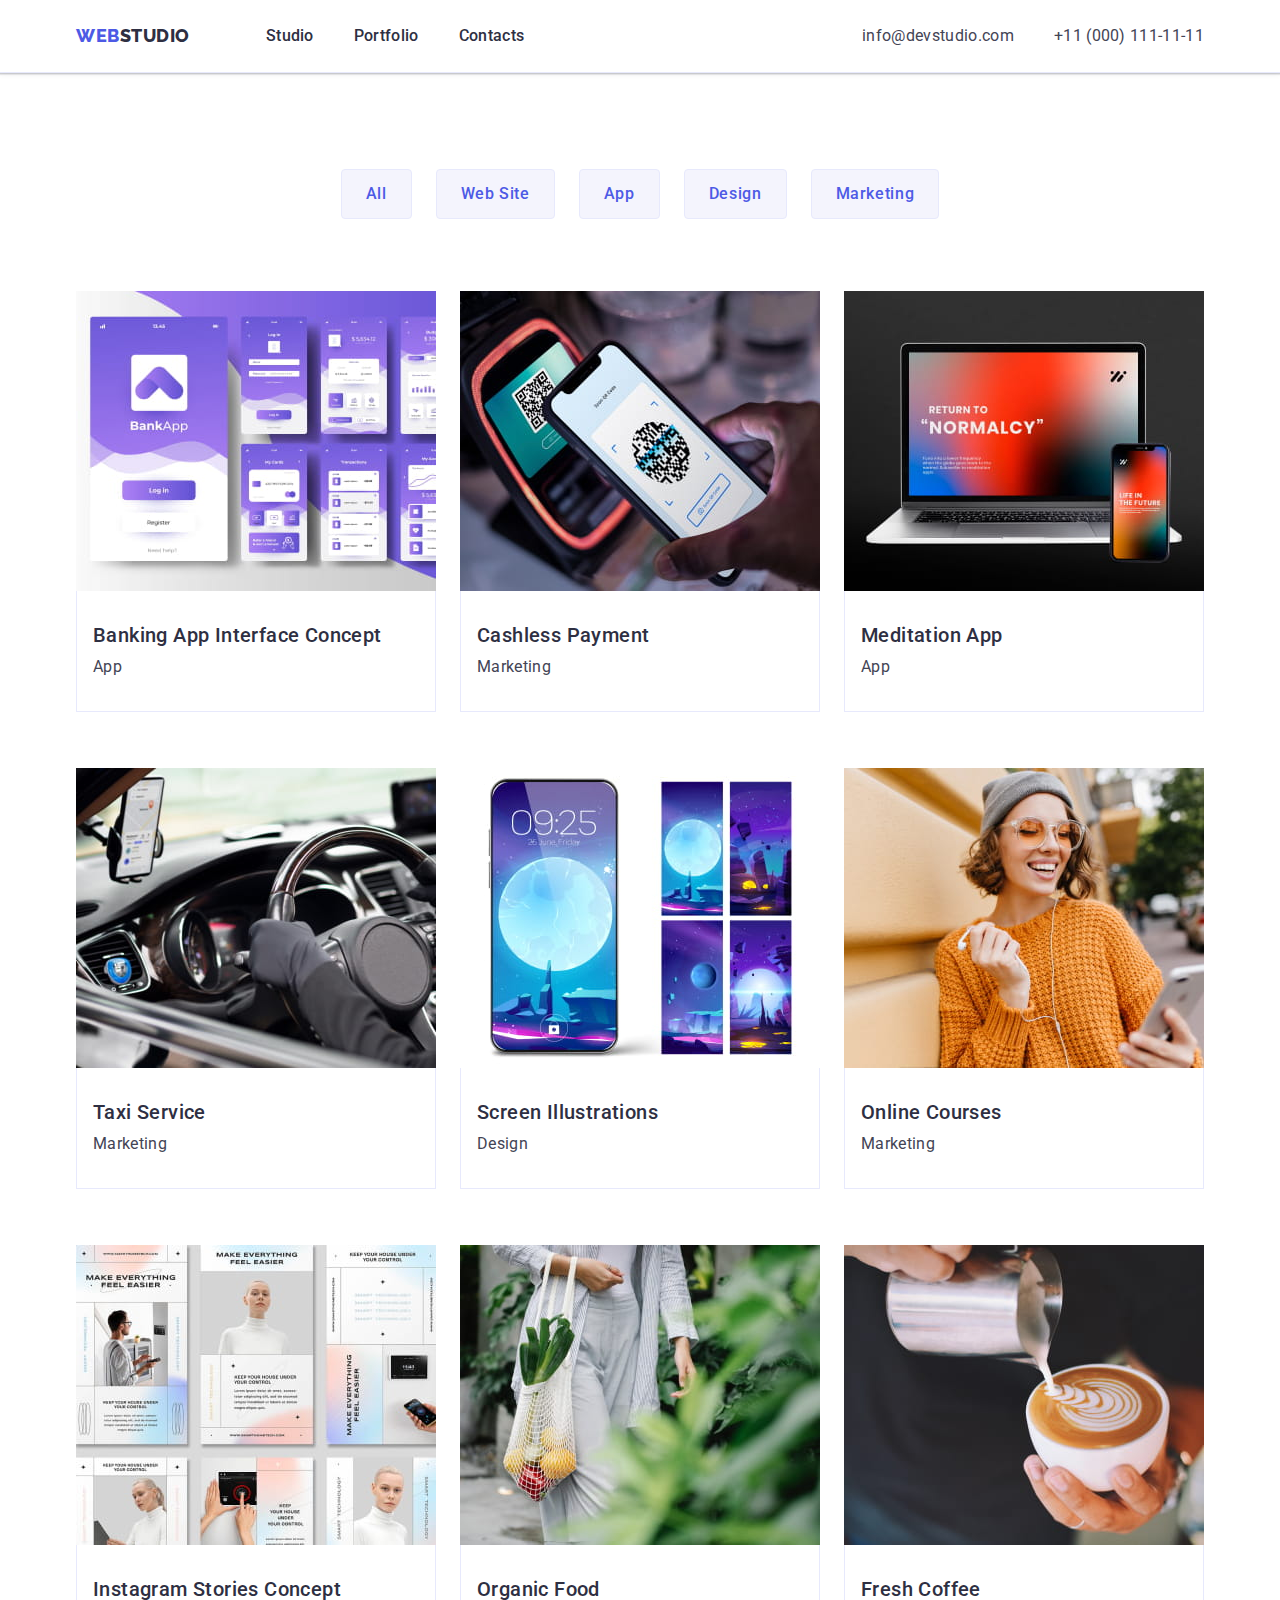
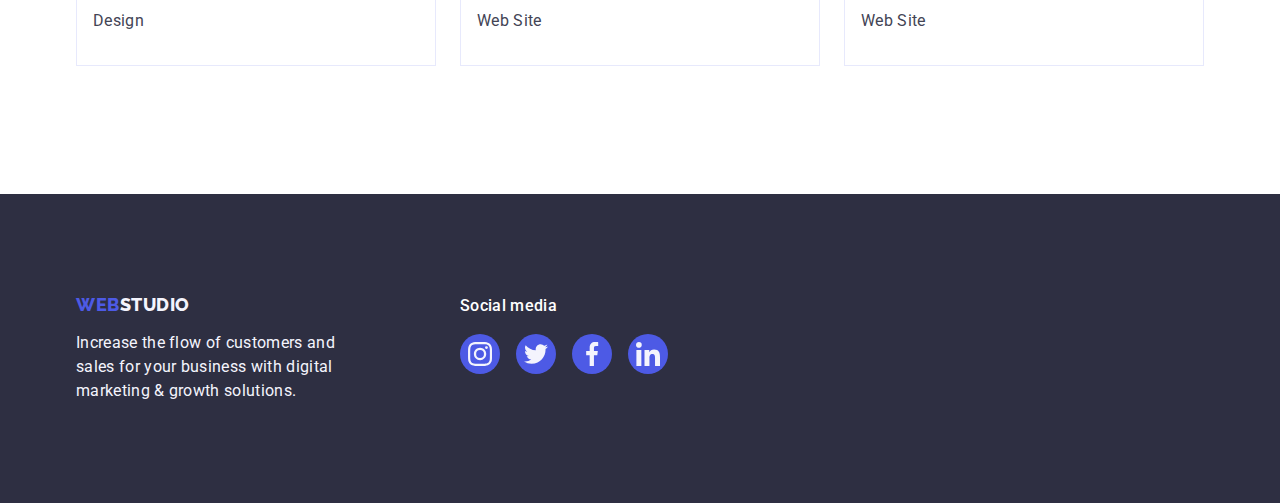
==== portfolio.html @ 17348faa "Initial commit" ====
<!DOCTYPE html>
<html lang="en">
  <head>
    <meta charset="UTF-8" />
    <meta http-equiv="X-UA-Compatible" content="IE=edge" />
    <meta name="viewport" content="width=device-width, initial-scale=1.0" />
    <title>WebStudio</title>
    <link rel="preconnect" href="https://fonts.googleapis.com" />
    <link rel="preconnect" href="https://fonts.gstatic.com" crossorigin />
    <link
      href="https://fonts.googleapis.com/css2?family=Raleway:wght@800&family=Roboto:wght@400;500;700;900&display=swap"
      rel="stylesheet"
    />
    <link
      rel="stylesheet"
      href="https://cdn.jsdelivr.net/npm/modern-normalize@1.1.0/modern-normalize.min.css"
    />
    <link rel="stylesheet" href="css/styles.css" />
  </head>
  <body>
    <header class="header">
      <div class="header-container container">
        <nav class="navigation">
          <a href="./index.html" class="main-logo link"
            >Web<span class="logo-header">Studio</span></a
          >
          <ul class="menu-nav list">
            <li>
              <a href="./index.html" class="menu-nav-item link">Studio</a>
            </li>
            <li>
              <a href="./portfolio.html" class="menu-nav-item link"
                >Portfolio</a
              >
            </li>
            <li>
              <a href="" class="menu-nav-item link">Contacts</a>
            </li>
          </ul>
        </nav>
        <address class="contacts-address">
          <ul class="contacts-list list">
            <li>
              <a class="contacts link" href="mailto:info@devstudio.com"
                >info@devstudio.com</a
              >
            </li>
            <li>
              <a class="contacts link" href="tel:+110001111111"
                >+11 (000) 111-11-11</a
              >
            </li>
          </ul>
        </address>
      </div>
    </header>

    <main>
      <section class="portfolio-main-section">
        <div class="container">
          <!-- Hidden header -->
          <h1 class="logo-navigation" hidden>Navigation</h1>
          <ul class="portfolio-buttom-list list">
            <li>
              <button
                type="button"
                style="cursor: pointer"
                class="button-portfolio"
              >
                All
              </button>
            </li>
            <li>
              <button
                type="button"
                style="cursor: pointer"
                class="button-portfolio"
              >
                Web Site
              </button>
            </li>
            <li>
              <button
                type="button"
                style="cursor: pointer"
                class="button-portfolio"
              >
                App
              </button>
            </li>
            <li>
              <button
                type="button"
                style="cursor: pointer"
                class="button-portfolio"
              >
                Design
              </button>
            </li>
            <li>
              <button
                type="button"
                style="cursor: pointer"
                class="button-portfolio"
              >
                Marketing
              </button>
            </li>
          </ul>

          <ul class="images-portfolio list">
            <li class="item-img">
              <a href="./images" class="img-link link">
                <img
                  src="./images/images1.jpg"
                  alt="Picture of Bank App"
                  width="360"
                  class="pictures-portfolio"
                />
                <div class="img-name">
                  <h2 class="img-title">Banking App Interface Concept</h2>
                  <p class="img-text">App</p>
                </div>
              </a>
            </li>
            <li class="item-img">
              <a href="./images" class="img-link link">
                <img
                  src="./images/images2.jpg"
                  alt="Picture of Payment"
                  width="360"
                  class="pictures-portfolio"
                />
                <div class="img-name">
                  <h2 class="img-title">Cashless Payment</h2>
                  <p class="img-text">Marketing</p>
                </div>
              </a>
            </li>
            <li class="item-img">
              <a href="./images" class="img-link link">
                <img
                  src="./images/images3.jpg"
                  alt="Picture of phone and computer app"
                  width="360"
                  class="pictures-portfolio"
                />
                <div class="img-name">
                  <h2 class="img-title">Meditation App</h2>
                  <p class="img-text">App</p>
                </div>
              </a>
            </li>
            <li class="item-img">
              <a href="./images" class="img-link link">
                <img
                  src="./images/images4.jpg"
                  alt="Picture of taxi service"
                  width="360"
                  class="pictures-portfolio"
                />
                <div class="img-name">
                  <h2 class="img-title">Taxi Service</h2>
                  <p class="img-text">Marketing</p>
                </div>
              </a>
            </li>
            <li class="item-img">
              <a href="./images" class="img-link link">
                <img
                  src="./images/images5.jpg"
                  alt="Picture of screen Illustrations on phone"
                  width="360"
                  class="pictures-portfolio"
                />
                <div class="img-name">
                  <h2 class="img-title">Screen Illustrations</h2>
                  <p class="img-text">Design</p>
                </div>
              </a>
            </li>
            <li class="item-img">
              <a href="./images" class="img-link link">
                <img
                  src="./images/images6.jpg"
                  alt="Picture of a girl, that taking an online course"
                  width="360"
                  class="pictures-portfolio"
                />
                <div class="img-name">
                  <h2 class="img-title">Online Courses</h2>
                  <p class="img-text">Marketing</p>
                </div>
              </a>
            </li>
            <li class="item-img">
              <a href="./images" class="img-link link">
                <img
                  src="./images/images7.jpg"
                  alt="Picture of Instagram stories"
                  width="360"
                  class="pictures-portfolio"
                />
                <div class="img-name">
                  <h2 class="img-title">Instagram Stories Concept</h2>
                  <p class="img-text">Design</p>
                </div>
              </a>
            </li>
            <li class="item-img">
              <a href="./images" class="img-link link">
                <img
                  src="./images/images8.jpg"
                  alt="Picture of healthy and organic food"
                  width="360"
                  class="pictures-portfolio"
                />
                <div class="img-name">
                  <h2 class="img-title">Organic Food</h2>
                  <p class="img-text">Web Site</p>
                </div>
              </a>
            </li>
            <li class="item-img">
              <a href="./images" class="img-link link">
                <img
                  src="./images/images9.jpg"
                  alt="Picture of fresh coffee"
                  width="360"
                  class="pictures-portfolio"
                />
                <div class="img-name">
                  <h2 class="img-title">Fresh Coffee</h2>
                  <p class="img-text">Web Site</p>
                </div>
              </a>
            </li>
          </ul>
        </div>
      </section>
    </main>
    <footer class="footer">
      <div class="footer-container container">
        <div class="footer-title">
          <a class="logo-footer" href="./index.html"
            >Web<span class="logo-studio">Studio</span>
          </a>
          <p class="footer-text">
            Increase the flow of customers and sales for your business with
            digital marketing & growth solutions.
          </p>
        </div>
        <div class="social-media">
          <p class="social-media-uppertitle">Social media</p>
          <ul class="social-icon-footer list">
            <li class="social-item">
              <a href="./images" class="social-link link">
                <svg class="social-footer" width="24" height="24">
                  <use href="./images/icons.svg#instagramicon"></use>
                </svg>
              </a>
            </li>
            <li class="social-item">
              <a href="" class="social-link link">
                <svg class="social-footer" width="24" height="24">
                  <use href="./images/icons.svg#twittericon"></use>
                </svg>
              </a>
            </li>
            <li class="social-item">
              <a href="" class="social-link link">
                <svg class="social-footer" width="24" height="24">
                  <use href="./images/icons.svg#facebookicon"></use>
                </svg>
              </a>
            </li>
            <li class="social-item">
              <a href="" class="social-link link">
                <svg class="social-footer" width="24" height="24">
                  <use href="./images/icons.svg#linkedinicon"></use>
                </svg>
              </a>
            </li>
          </ul>
        </div>
      </div>
    </footer>
  </body>
</html>
---- css/styles.css ----
:root {
  --color-iris: #4d5ae5;
  --color-ocean: #404bbf;
  --color-navy-blue: #2e2f42;
  --color-green: #31d0aa;
  --color-slate: #434455;
  --color-light-slate: #8e8f99;
  --color-cornflower: #e7e9fc;
  --color-cloud: #f4f4fd;
  --color-navy-blue-modal: #2e2f42;
  --color-grey: #2e2f42;
  --color-white: #ffffff;
  --color-dairy: #fcfcfc;
}

body {
  background: #ffffff;
  font-family: 'Roboto', sans-serif;
  color: #434455;
}

h1,
h2,
h3,
p,
ul {
  margin: 0;
}

ul {
  padding-left: 0;
}

.container {
  width: 1158px;
  margin: 0 auto;
  padding: 0 15px;
}

.header {
  border-bottom: 1px solid #e7e9fc;
  box-shadow: 0px 2px 1px rgba(46, 47, 66, 0.08),
    0px 1px 1px rgba(46, 47, 66, 0.16), 0px 1px 6px rgba(46, 47, 66, 0.08);
}

.header-container {
  display: flex;
}

.navigation {
  display: flex;
  align-items: center;
}

.logo-header {
  color: #2e2f42;
}

.main-logo {
  display: flex;
  flex-direction: row;
  align-items: center;
  padding: 0px;
  font-family: 'Raleway', sans-serif;
  font-weight: 800;
  font-size: 18px;
  line-height: 1.17;
  letter-spacing: 0.03em;
  text-transform: uppercase;
  color: #4d5ae5;
  text-decoration: none;
  margin-right: 76px;
}

.logo-studio {
  color: #f4f4fd;
}

.link {
  text-decoration: none;
}

.list {
  list-style: none;
}

.menu-nav {
  margin: 0;
  flex-direction: row;
  align-items: flex-start;
  padding: 24px 0;
  font-weight: 500;
  font-size: 16px;
  line-height: 1.5;
  letter-spacing: 0.02em;
  text-decoration: none;
  color: #2e2f42;
  display: flex;
  gap: 40px;
}

.menu-nav-item {
  padding: 24px 0;
  color: #2e2f42;
}

.menu-nav-item:hover,
.menu-nav-item:focus {
  color: #404bbf;
}

.contacts-address {
  margin-left: auto;
}

.contacts-list {
  font-family: 'Roboto';
  font-style: normal;
  font-weight: 400;
  font-size: 16px;
  line-height: 1.5;
  letter-spacing: 0.02em;
  color: #434455;
  text-decoration: none;
  display: flex;
  gap: 40px;
}

.contacts {
  font-family: 'Roboto';
  font-style: normal;
  font-weight: 400;
  font-size: 16px;
  line-height: 1.5;
  letter-spacing: 0.02em;
  color: #434455;
  text-decoration: none;
  display: flex;
  gap: 40px;
  padding: 24px 0;
}

.contacts:hover,
.contacts:focus {
  color: #404bbf;
}

.hero {
  background-color: #2e2f42;
  padding: 188px 0;
  background-image: linear-gradient(
      rgba(46, 47, 66, 0.7),
      rgba(46, 47, 66, 0.7)
    ),
    url(../images/background-image/hero-image.jpg);
  background-repeat: no-repeat;
  background-position: center;
  background-size: cover;
  max-width: 1440px;
  margin: 0 auto;
}

.header-hero {
  font-size: 56px;
  line-height: 1.07;
  text-align: center;
  letter-spacing: 0.02em;
  color: #ffffff;
  max-width: 496px;
  margin: 0 auto;
  margin-bottom: 48px;
}

.button-main {
  font-family: 'Roboto', sans-serif;
  font-style: normal;
  font-weight: 500;
  font-size: 16px;
  line-height: 1.5;
  margin: 0 auto;
  color: #ffffff;
  background-color: #4d5ae5;
  letter-spacing: 0.04em;
  cursor: pointer;
  min-width: 169px;
  display: block;
  padding: 16px 32px;
  border: none;
  box-shadow: 0px 4px 4px rgba(0, 0, 0, 0.15);
  border-radius: 4px;
}

.button-main:hover,
.button-main:focus {
  background-color: #404bbf;
}

.features-section {
  padding: 120px 0;
}

.features-list {
  display: flex;
  gap: 24px;
}

.features {
  font-weight: 500;
  font-size: 20px;
  line-height: 1.2;
  letter-spacing: 0.02em;
  color: #2e2f42;
  flex: none;
  order: 0;
  flex-grow: 0;
  margin-bottom: 8px;
}

.features-icons {
  width: 264px;
  height: 112px;
  background: #f4f4fd;
  border-radius: 4px;
  display: flex;
  align-items: center;
  justify-content: center;
  margin-bottom: 8px;
}

.features-icon {
  display: flex;
  align-items: center;
}

.features-list-item {
  width: calc((100% - 72px) / 4);
}

.features-item {
  font-size: 16px;
  line-height: 1.5;
  letter-spacing: 0.02em;
  color: #434455;
  flex: none;
  order: 1;
  flex-grow: 0;
}

.pictures-section {
  padding-bottom: 120px;
}

.images-header {
  font-size: 36px;
  line-height: 1.11;
  text-align: center;
  letter-spacing: 0.02em;
  text-transform: capitalize;
  list-style: none;
  color: #2e2f42;
  height: 38.45px;
  text-align: center;
  letter-spacing: 0.02em;
  text-transform: capitalize;
  margin-bottom: 72px;
}

.pictures-list {
  display: flex;
  gap: 24px;
}

.pictures-main {
  display: flex;
  flex-direction: column;
  align-items: flex-start;
  padding: 0px;
  width: calc((100% - 48px) / 3);
}

.team-members {
  background-color: #f4f4fd;
  padding: 120px 0;
}

.team-icons-list {
  display: flex;
  justify-content: center;
  gap: 24px;
}

.team-icons-item {
  width: 40px;
  height: 40px;
}

.team-icons-link {
  width: 100%;
  height: 100%;
  background-color: #4d5ae5;
  border-radius: 50%;
  display: flex;
  align-items: center;
  justify-content: center;
}

.team-icons-link:hover,
.team-icons-link:focus {
  background-color: #404bbf;
}

.team-social-icons {
  fill: #f4f4fd;
}

.team-members-header {
  font-size: 36px;
  line-height: 1.11;
  text-align: center;
  letter-spacing: 0.02em;
  text-transform: capitalize;
  color: #2e2f42;
  list-style: none;
  margin-bottom: 72px;
}

.team-members-list {
  display: flex;
  gap: 24px;
}

.team-members-item {
  background-color: #ffffff;
  display: flex;
  flex-direction: column;
  justify-content: center;
  align-items: center;
  box-shadow: 0px 1px 6px rgba(46, 47, 66, 0.08),
    0px 1px 1px rgba(46, 47, 66, 0.16), 0px 2px 1px rgba(46, 47, 66, 0.08);
  border-radius: 0px 0px 4px 4px;
  width: calc((100% - 3 * 24px) / 4);
}

.team-name-text {
  padding: 32px 0;
}

.team-members-pictures {
  background: url(man-with-laptop-presenting-something.jpg);
  mix-blend-mode: normal;
  flex: none;
  order: 0;
  flex-grow: 0;
}

.team-members-name {
  font-weight: 500;
  font-size: 20px;
  line-height: 1.2;
  letter-spacing: 0.02em;
  color: #2e2f42;
  flex: none;
  order: 0;
  flex-grow: 0;
  text-align: center;
  margin-bottom: 8px;
}

.team-members-text {
  font-size: 16px;
  line-height: 1.5;
  letter-spacing: 0.02em;
  color: #434455;
  text-align: center;
  flex: none;
  order: 1;
  flex-grow: 0;
  margin-bottom: 8px;
}

.footer {
  background-color: #2e2f42;
  padding: 100px 0;
}

.footer-title {
  margin-right: 120px;
}

.social-media-uppertitle {
  font-family: 'Roboto';
  font-style: normal;
  font-weight: 500;
  font-size: 16px;
  line-height: 1.5;
  letter-spacing: 0.02em;
  color: #ffffff;
  margin-bottom: 16px;
}

.footer-container {
  display: flex;
  align-items: baseline;
}

.social-icon-footer {
  display: flex;
  gap: 16px;
}

.social-item {
  width: 40px;
  height: 40px;
}

.social-link {
  fill: #f4f4fd;
  width: 100%;
  height: 100%;
  background-color: #4d5ae5;
  border-radius: 50%;
  display: flex;
  align-items: center;
  justify-content: center;
}

.social-link:hover,
.social-link:focus {
  background-color: #31d0aa;
}

.social-footer {
  fill: #f4f4fd;
}

.logo-footer {
  display: inline-block;
  flex-direction: row;
  align-items: center;
  padding: 0px;
  font-family: 'Raleway', sans-serif;
  font-weight: 800;
  font-size: 18px;
  line-height: 1.17;
  letter-spacing: 0.03em;
  text-transform: uppercase;
  color: #4d5ae5;
  text-decoration: none;
  margin-right: 76px;
  margin-bottom: 16px;
}

.logo-studio {
  display: inline-block;
}

.footer-text {
  max-width: 264px;
  font-family: 'Roboto';
  font-style: normal;
  font-weight: 400;
  font-size: 16px;
  line-height: 24px;
  letter-spacing: 0.02em;
  color: #f4f4fd;
}

.list {
  list-style: none;
}

.portfolio-main-section {
  padding: 96px 0 120px;
}

.portfolio-buttom-list {
  display: flex;
  justify-content: center;
  gap: 24px;
  margin-bottom: 72px;
}

.button-portfolio {
  font-family: 'Roboto', sans-serif;
  font-weight: 500;
  font-size: 16px;
  line-height: 1.5;
  letter-spacing: 0.04em;
  color: #4d5ae5;
  background-color: #f4f4fd;
  cursor: pointer;
  display: flex;
  flex-direction: row;
  align-items: flex-start;
  padding: 0px;
  gap: 24px;
  padding: 12px 24px;
  border: 1px solid #e7e9fc;
  border-radius: 4px;
}

.button-portfolio:focus,
.button-portfolio:hover {
  color: #ffffff;
  background-color: #404bbf;
  border: 1px solid transparent;
  box-shadow: 0px 3px 1px rgba(0, 0, 0, 0.1), 0px 2px 1px rgba(0, 0, 0, 0.08),
    0px 2px 2px rgba(0, 0, 0, 0.12);
}

.images-portfolio {
  display: flex;
  flex-wrap: wrap;
  gap: 24px;
  row-gap: 48px;
}

.link {
  text-decoration: none;
}

.item-img {
  width: calc((100% - 48px) / 3);
}

.img-link {
  display: block;
}

.img-link:hover,
.img-link:focus {
  box-shadow: 0px 1px 6px rgba(46, 47, 66, 0.08),
    0px 1px 1px rgba(46, 47, 66, 0.16), 0px 2px 1px rgba(46, 47, 66, 0.08);
}

.img-name {
  padding: 32px 16px;
  border: 1px solid #e7e9fc;
  border-top: none;
  margin-bottom: 8px;
}

.pictures-portfolio {
  display: block;
}

.img-title {
  font-family: 'Roboto';
  font-style: normal;
  font-weight: 500;
  font-size: 20px;
  line-height: 1.2;
  letter-spacing: 0.02em;
  color: #2e2f42;
  flex: none;
  order: 0;
  margin-bottom: 8px;
}

.img-text {
  font-family: 'Roboto';
  font-style: normal;
  font-weight: 400;
  font-size: 16px;
  line-height: 1.5;
  letter-spacing: 0.02em;
  color: #434455;
  flex: none;
  order: 1;
}

.section-customers {
  padding-top: 120px;
  padding-bottom: 120px;
}

.customers-title {
  font-family: 'Roboto';
  font-style: normal;
  font-weight: 700;
  font-size: 36px;
  line-height: 1.1;
  text-align: center;
  letter-spacing: 0.02em;
  text-transform: capitalize;
  color: #2e2f42;
  margin-bottom: 72px;
}

.customers-icon-list {
  display: flex;
  gap: 24px;
}

.customers-item {
  width: calc((100% - 120px) / 6);
  height: 88px;
}

.customers-icon-link {
  width: 100%;
  height: 100%;
  border: 1px solid #8e8f99;
  border-radius: 4px;
  display: flex;
  align-items: center;
  justify-content: center;
  color: #8e8f99;
}

.customers-icon-link:hover,
.customers-icon-link:focus {
  border-color: #404bbf;
  color: #404bbf;
}

.icon-customers {
  fill: currentColor;
}
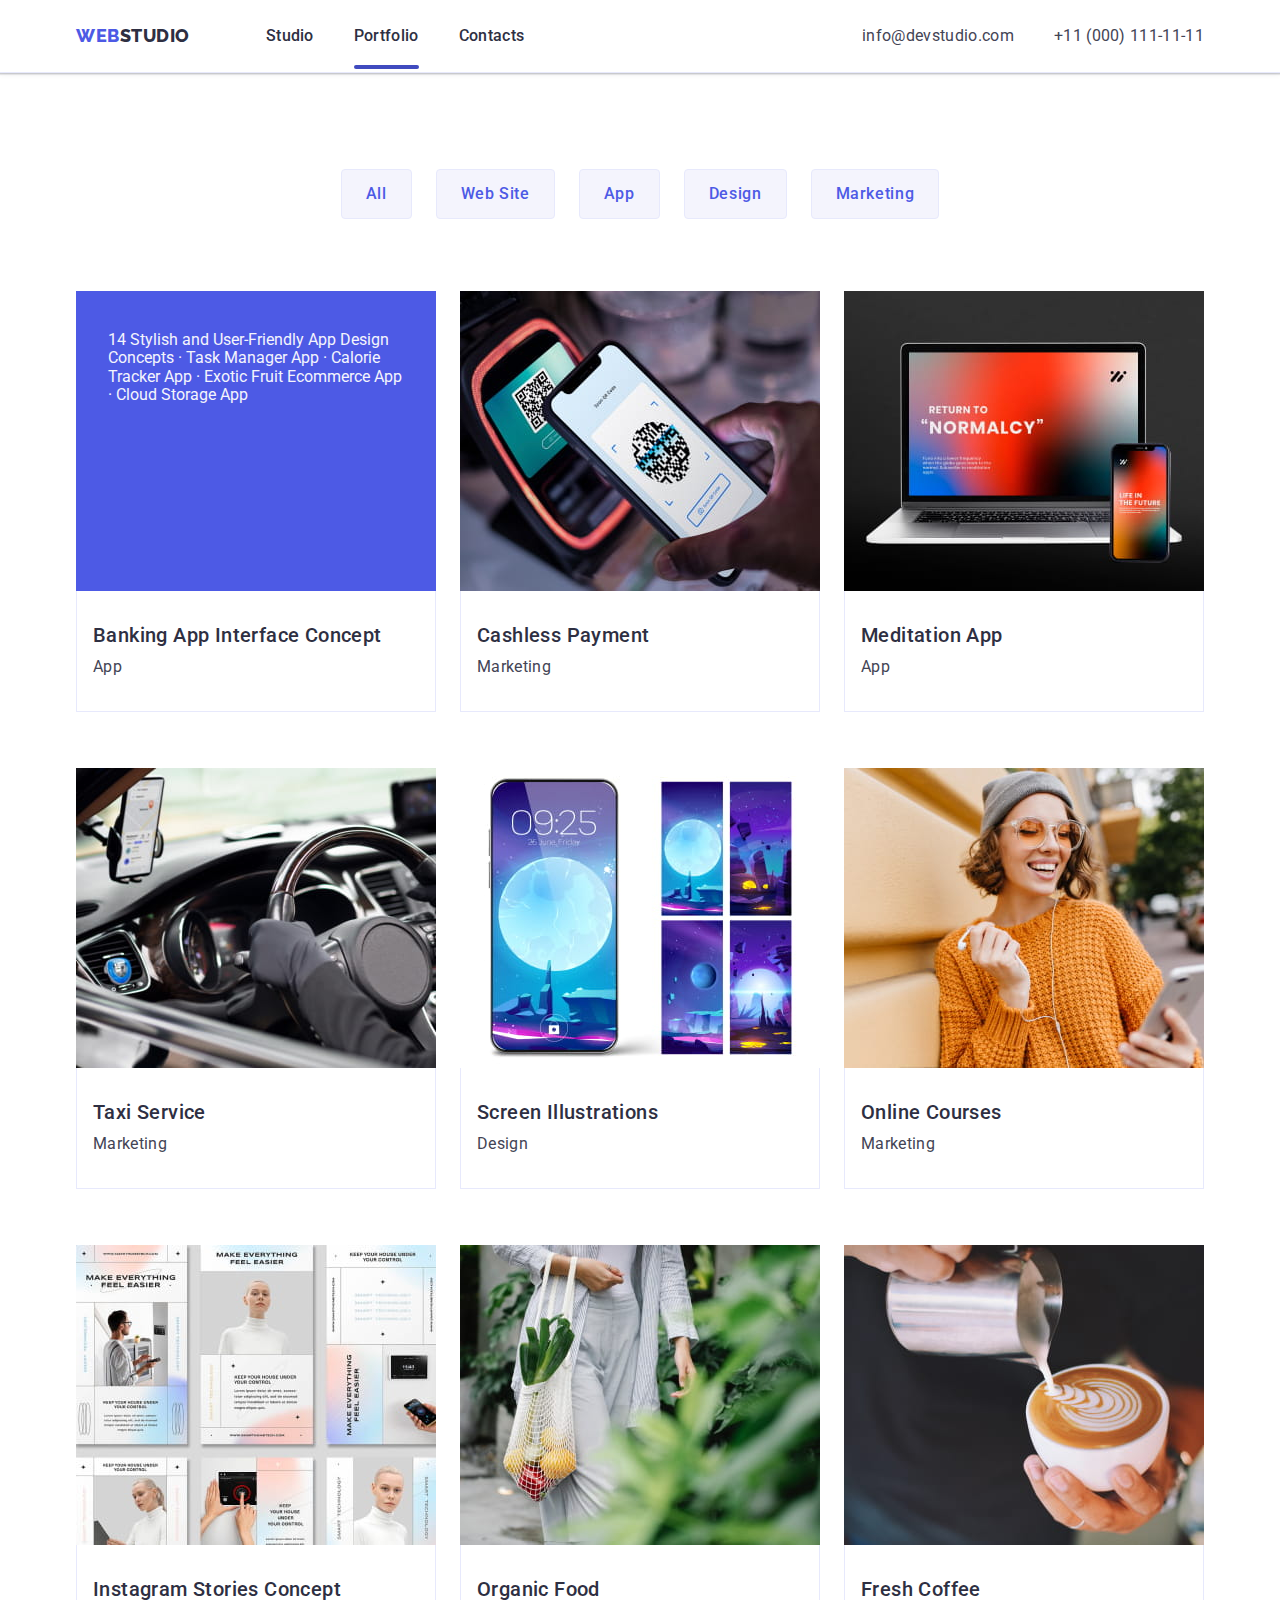
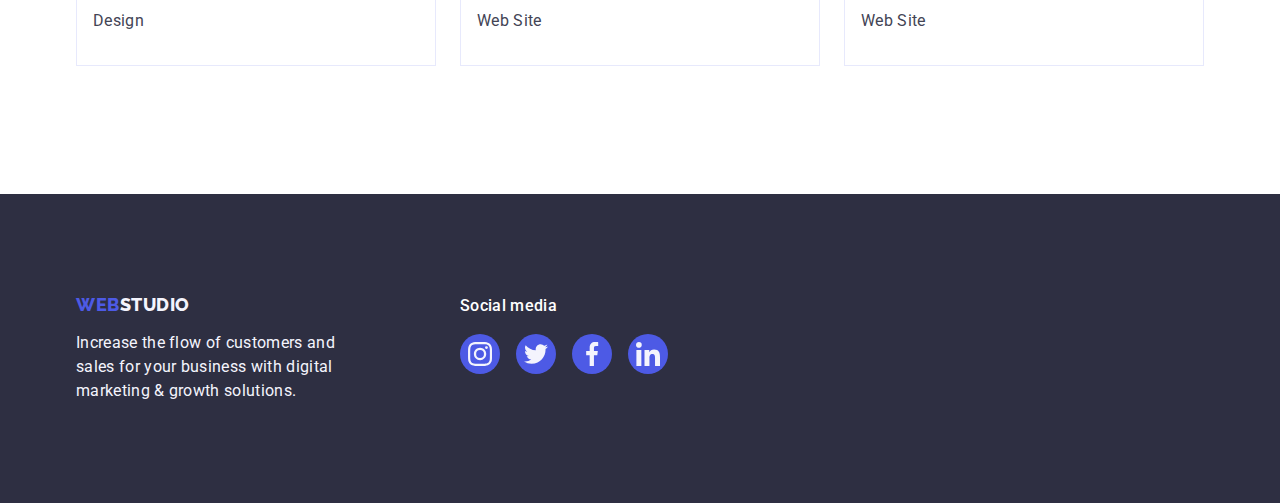
==== commit 0498c2ab: "modal+overlay" ====
--- a/portfolio.html
+++ b/portfolio.html
@@ -29,7 +29,7 @@
               <a href="./index.html" class="menu-nav-item link">Studio</a>
             </li>
             <li>
-              <a href="./portfolio.html" class="menu-nav-item link"
+              <a href="./portfolio.html" class="menu-nav-item link active"
                 >Portfolio</a
               >
             </li>
@@ -111,12 +111,21 @@
           <ul class="images-portfolio list">
             <li class="item-img">
               <a href="./images" class="img-link link">
-                <img
-                  src="./images/images1.jpg"
-                  alt="Picture of Bank App"
-                  width="360"
-                  class="pictures-portfolio"
-                />
+                <div class="team-members-thumb">
+                  <img
+                    src="./images/images1.jpg"
+                    alt="Picture of Bank App"
+                    width="360"
+                    class="pictures-portfolio"
+                  />
+                  <div class="overlay">
+                    <p class="overlay-text">
+                      14 Stylish and User-Friendly App Design Concepts · Task
+                      Manager App · Calorie Tracker App · Exotic Fruit Ecommerce
+                      App · Cloud Storage App
+                    </p>
+                  </div>
+                </div>
                 <div class="img-name">
                   <h2 class="img-title">Banking App Interface Concept</h2>
                   <p class="img-text">App</p>
--- a/css/styles.css
+++ b/css/styles.css
@@ -102,6 +102,22 @@
 .menu-nav-item {
   padding: 24px 0;
   color: #2e2f42;
+  position: relative;
+}
+
+.menu-nav-item::after {
+  content: '';
+  display: block;
+  position: absolute;
+  bottom: 0;
+  left: 0;
+  width: 100%;
+  height: 4px;
+  border-radius: 4px;
+}
+
+.menu-nav-item.active::after {
+  background-color: #404bbf;
 }
 
 .menu-nav-item:hover,
@@ -523,6 +539,26 @@
   width: calc((100% - 48px) / 3);
 }
 
+.team-members-thumb {
+  position: relative;
+}
+
+.overlay {
+  position: absolute;
+  top: 0;
+  left: 0;
+  width: 100%;
+  height: 100%;
+  padding-top: 40px;
+  padding-left: 32px;
+  padding-right: 32px;
+  background-color: #4d5ae5;
+}
+
+.overlay-text {
+  color: #f4f4fd;
+}
+
 .img-link {
   display: block;
 }
@@ -617,3 +653,44 @@
 .icon-customers {
   fill: currentColor;
 }
+
+.backdrop {
+  display: none;
+  position: fixed;
+  top: 0;
+  left: 0;
+  width: 100%;
+  height: 100%;
+  background: rgba(46, 47, 66, 0.4);
+}
+
+.modal {
+  width: 450px;
+  height: 500px;
+  position: absolute;
+  top: calc(50% - 250px);
+  left: calc(50% - 225px);
+  background: #fcfcfc;
+  box-shadow: 0px 1px 1px rgba(0, 0, 0, 0.14), 0px 1px 3px rgba(0, 0, 0, 0.12),
+    0px 2px 1px rgba(0, 0, 0, 0.2);
+  border-radius: 4px;
+}
+
+.modal-close {
+  position: absolute;
+  top: -18px;
+  right: -18px;
+  display: flex;
+  align-items: center;
+  justify-content: center;
+  background-color: #e7e9fc;
+  width: 24px;
+  height: 24px;
+  padding: 0;
+  border-radius: 50%;
+  border: none;
+}
+
+.modal-btn-icon {
+  fill: #2e2f42;
+}
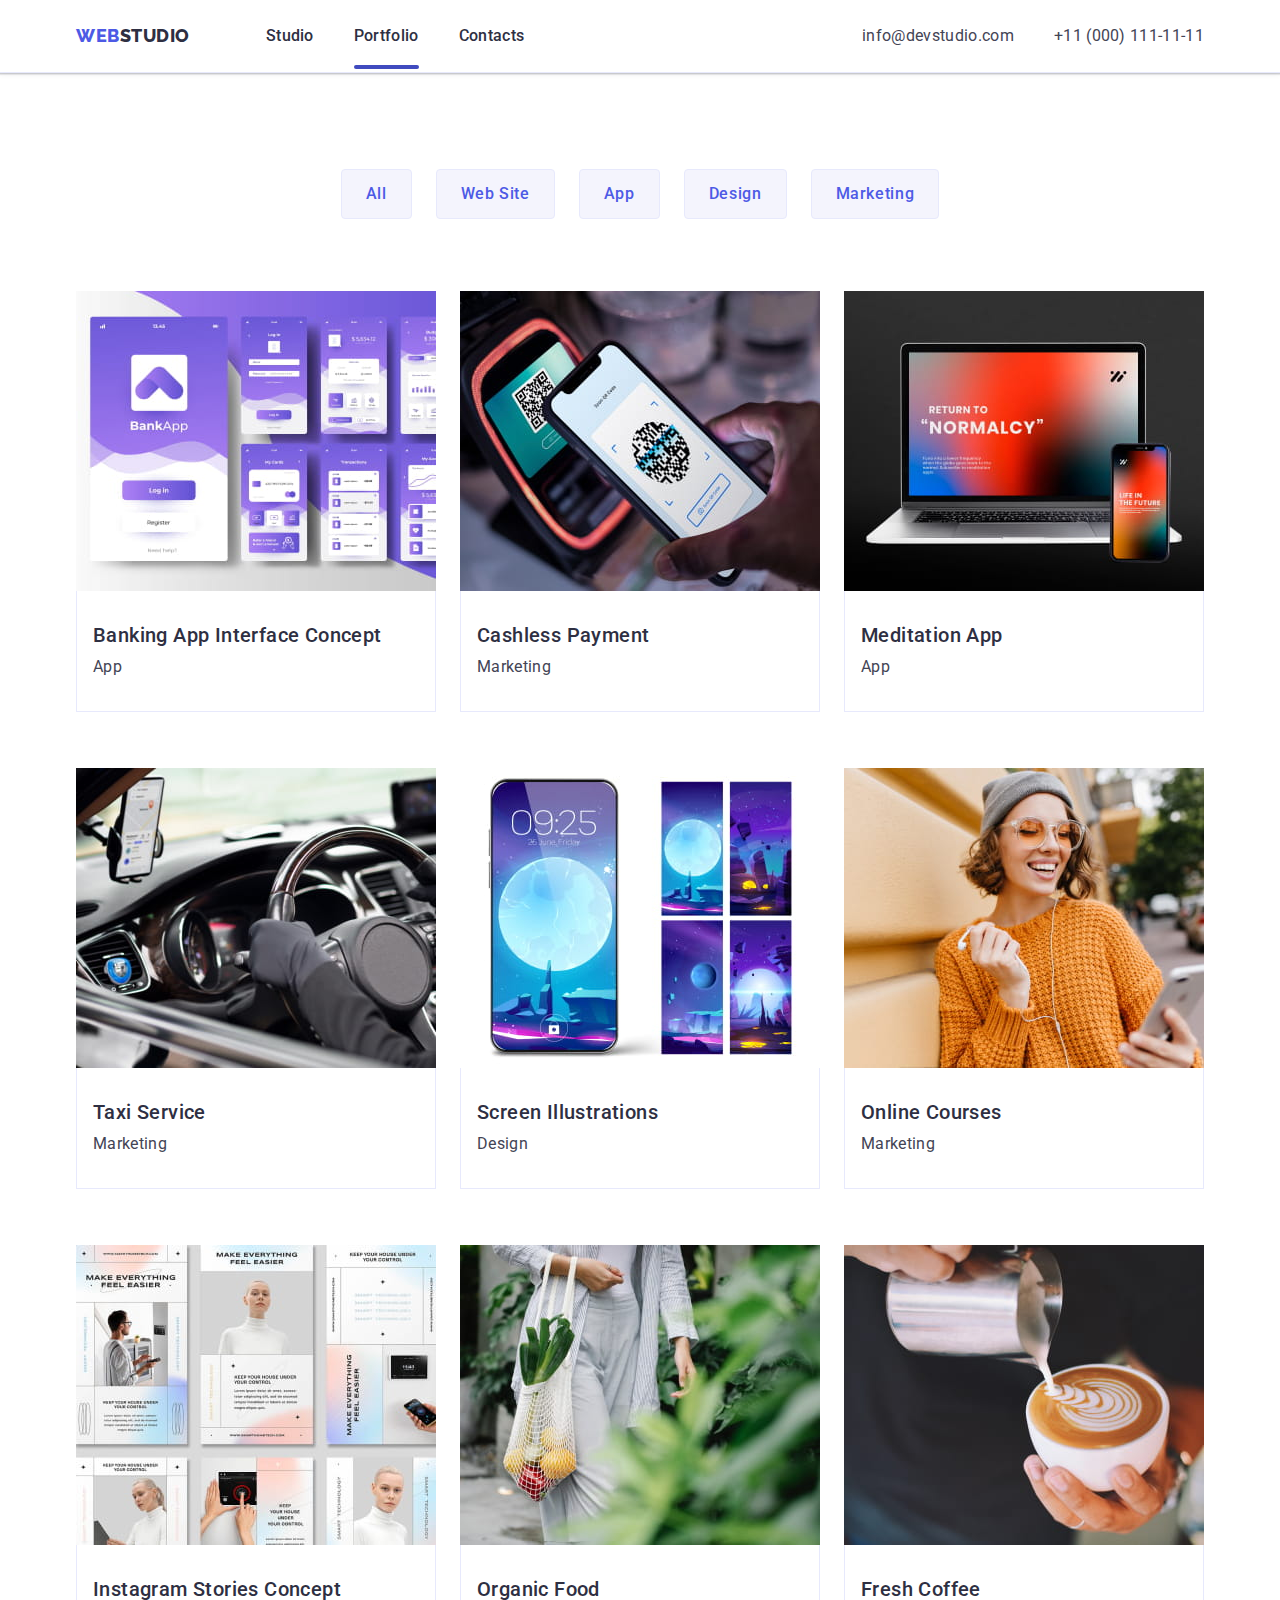
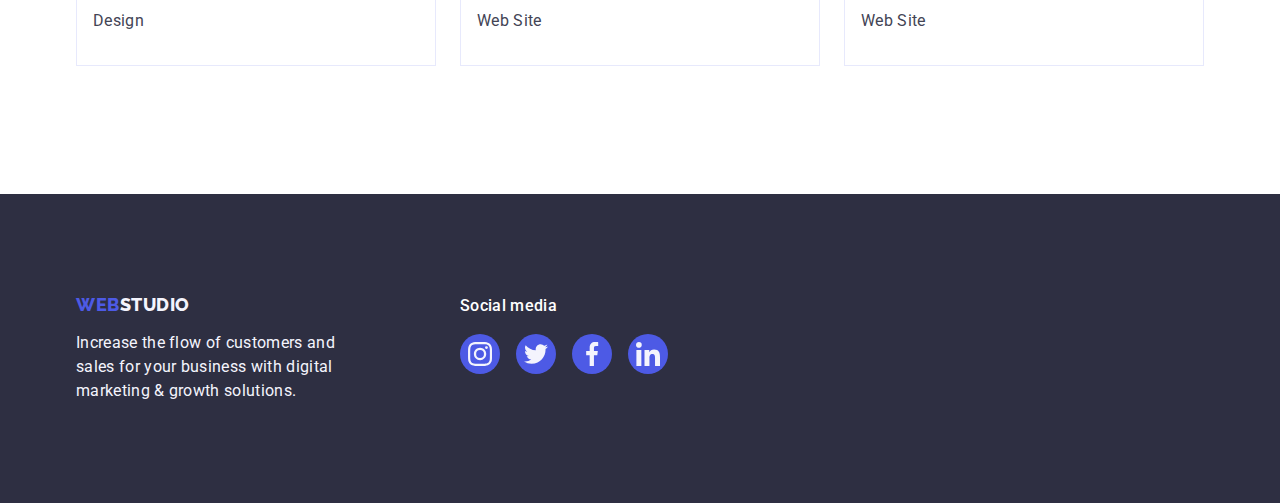
==== commit 8ffba81a: "modal+animation" ====
--- a/portfolio.html
+++ b/portfolio.html
@@ -134,12 +134,21 @@
             </li>
             <li class="item-img">
               <a href="./images" class="img-link link">
-                <img
-                  src="./images/images2.jpg"
-                  alt="Picture of Payment"
-                  width="360"
-                  class="pictures-portfolio"
-                />
+                <div class="team-members-thumb">
+                  <img
+                    src="./images/images2.jpg"
+                    alt="Picture of Payment"
+                    width="360"
+                    class="pictures-portfolio"
+                  />
+                  <div class="overlay">
+                    <p class="overlay-text">
+                      14 Stylish and User-Friendly App Design Concepts · Task
+                      Manager App · Calorie Tracker App · Exotic Fruit Ecommerce
+                      App · Cloud Storage App
+                    </p>
+                  </div>
+                </div>
                 <div class="img-name">
                   <h2 class="img-title">Cashless Payment</h2>
                   <p class="img-text">Marketing</p>
@@ -148,12 +157,21 @@
             </li>
             <li class="item-img">
               <a href="./images" class="img-link link">
-                <img
-                  src="./images/images3.jpg"
-                  alt="Picture of phone and computer app"
-                  width="360"
-                  class="pictures-portfolio"
-                />
+                <div class="team-members-thumb">
+                  <img
+                    src="./images/images3.jpg"
+                    alt="Picture of phone and computer app"
+                    width="360"
+                    class="pictures-portfolio"
+                  />
+                  <div class="overlay">
+                    <p class="overlay-text">
+                      14 Stylish and User-Friendly App Design Concepts · Task
+                      Manager App · Calorie Tracker App · Exotic Fruit Ecommerce
+                      App · Cloud Storage App
+                    </p>
+                  </div>
+                </div>
                 <div class="img-name">
                   <h2 class="img-title">Meditation App</h2>
                   <p class="img-text">App</p>
@@ -162,12 +180,21 @@
             </li>
             <li class="item-img">
               <a href="./images" class="img-link link">
-                <img
-                  src="./images/images4.jpg"
-                  alt="Picture of taxi service"
-                  width="360"
-                  class="pictures-portfolio"
-                />
+                <div class="team-members-thumb">
+                  <img
+                    src="./images/images4.jpg"
+                    alt="Picture of taxi service"
+                    width="360"
+                    class="pictures-portfolio"
+                  />
+                  <div class="overlay">
+                    <p class="overlay-text">
+                      14 Stylish and User-Friendly App Design Concepts · Task
+                      Manager App · Calorie Tracker App · Exotic Fruit Ecommerce
+                      App · Cloud Storage App
+                    </p>
+                  </div>
+                </div>
                 <div class="img-name">
                   <h2 class="img-title">Taxi Service</h2>
                   <p class="img-text">Marketing</p>
@@ -176,12 +203,21 @@
             </li>
             <li class="item-img">
               <a href="./images" class="img-link link">
-                <img
-                  src="./images/images5.jpg"
-                  alt="Picture of screen Illustrations on phone"
-                  width="360"
-                  class="pictures-portfolio"
-                />
+                <div class="team-members-thumb">
+                  <img
+                    src="./images/images5.jpg"
+                    alt="Picture of screen Illustrations on phone"
+                    width="360"
+                    class="pictures-portfolio"
+                  />
+                  <div class="overlay">
+                    <p class="overlay-text">
+                      14 Stylish and User-Friendly App Design Concepts · Task
+                      Manager App · Calorie Tracker App · Exotic Fruit Ecommerce
+                      App · Cloud Storage App
+                    </p>
+                  </div>
+                </div>
                 <div class="img-name">
                   <h2 class="img-title">Screen Illustrations</h2>
                   <p class="img-text">Design</p>
@@ -190,12 +226,21 @@
             </li>
             <li class="item-img">
               <a href="./images" class="img-link link">
-                <img
-                  src="./images/images6.jpg"
-                  alt="Picture of a girl, that taking an online course"
-                  width="360"
-                  class="pictures-portfolio"
-                />
+                <div class="team-members-thumb">
+                  <img
+                    src="./images/images6.jpg"
+                    alt="Picture of a girl, that taking an online course"
+                    width="360"
+                    class="pictures-portfolio"
+                  />
+                  <div class="overlay">
+                    <p class="overlay-text">
+                      14 Stylish and User-Friendly App Design Concepts · Task
+                      Manager App · Calorie Tracker App · Exotic Fruit Ecommerce
+                      App · Cloud Storage App
+                    </p>
+                  </div>
+                </div>
                 <div class="img-name">
                   <h2 class="img-title">Online Courses</h2>
                   <p class="img-text">Marketing</p>
@@ -204,12 +249,21 @@
             </li>
             <li class="item-img">
               <a href="./images" class="img-link link">
-                <img
-                  src="./images/images7.jpg"
-                  alt="Picture of Instagram stories"
-                  width="360"
-                  class="pictures-portfolio"
-                />
+                <div class="team-members-thumb">
+                  <img
+                    src="./images/images7.jpg"
+                    alt="Picture of Instagram stories"
+                    width="360"
+                    class="pictures-portfolio"
+                  />
+                  <div class="overlay">
+                    <p class="overlay-text">
+                      14 Stylish and User-Friendly App Design Concepts · Task
+                      Manager App · Calorie Tracker App · Exotic Fruit Ecommerce
+                      App · Cloud Storage App
+                    </p>
+                  </div>
+                </div>
                 <div class="img-name">
                   <h2 class="img-title">Instagram Stories Concept</h2>
                   <p class="img-text">Design</p>
@@ -218,12 +272,21 @@
             </li>
             <li class="item-img">
               <a href="./images" class="img-link link">
-                <img
-                  src="./images/images8.jpg"
-                  alt="Picture of healthy and organic food"
-                  width="360"
-                  class="pictures-portfolio"
-                />
+                <div class="team-members-thumb">
+                  <img
+                    src="./images/images8.jpg"
+                    alt="Picture of healthy and organic food"
+                    width="360"
+                    class="pictures-portfolio"
+                  />
+                  <div class="overlay">
+                    <p class="overlay-text">
+                      14 Stylish and User-Friendly App Design Concepts · Task
+                      Manager App · Calorie Tracker App · Exotic Fruit Ecommerce
+                      App · Cloud Storage App
+                    </p>
+                  </div>
+                </div>
                 <div class="img-name">
                   <h2 class="img-title">Organic Food</h2>
                   <p class="img-text">Web Site</p>
@@ -232,12 +295,21 @@
             </li>
             <li class="item-img">
               <a href="./images" class="img-link link">
-                <img
-                  src="./images/images9.jpg"
-                  alt="Picture of fresh coffee"
-                  width="360"
-                  class="pictures-portfolio"
-                />
+                <div class="team-members-thumb">
+                  <img
+                    src="./images/images9.jpg"
+                    alt="Picture of fresh coffee"
+                    width="360"
+                    class="pictures-portfolio"
+                  />
+                  <div class="overlay">
+                    <p class="overlay-text">
+                      14 Stylish and User-Friendly App Design Concepts · Task
+                      Manager App · Calorie Tracker App · Exotic Fruit Ecommerce
+                      App · Cloud Storage App
+                    </p>
+                  </div>
+                </div>
                 <div class="img-name">
                   <h2 class="img-title">Fresh Coffee</h2>
                   <p class="img-text">Web Site</p>
--- a/css/styles.css
+++ b/css/styles.css
@@ -123,6 +123,8 @@
 .menu-nav-item:hover,
 .menu-nav-item:focus {
   color: #404bbf;
+  transition-duration: 250ms;
+  transition: cubic-bezier(0.4, 0, 0.2, 1);
 }
 
 .contacts-address {
@@ -159,6 +161,8 @@
 .contacts:hover,
 .contacts:focus {
   color: #404bbf;
+  transition-duration: 250ms;
+  transition: cubic-bezier(0.4, 0, 0.2, 1);
 }
 
 .hero {
@@ -209,6 +213,8 @@
 .button-main:hover,
 .button-main:focus {
   background-color: #404bbf;
+  transition-duration: 250ms;
+  transition: cubic-bezier(0.4, 0, 0.2, 1);
 }
 
 .features-section {
@@ -323,6 +329,8 @@
 .team-icons-link:hover,
 .team-icons-link:focus {
   background-color: #404bbf;
+  transition-duration: 250ms;
+  transition: cubic-bezier(0.4, 0, 0.2, 1);
 }
 
 .team-social-icons {
@@ -443,6 +451,8 @@
 .social-link:hover,
 .social-link:focus {
   background-color: #31d0aa;
+  transition-duration: 250ms;
+  transition: cubic-bezier(0.4, 0, 0.2, 1);
 }
 
 .social-footer {
@@ -522,6 +532,8 @@
   border: 1px solid transparent;
   box-shadow: 0px 3px 1px rgba(0, 0, 0, 0.1), 0px 2px 1px rgba(0, 0, 0, 0.08),
     0px 2px 2px rgba(0, 0, 0, 0.12);
+  transition-duration: 250ms;
+  transition: cubic-bezier(0.4, 0, 0.2, 1);
 }
 
 .images-portfolio {
@@ -539,11 +551,17 @@
   width: calc((100% - 48px) / 3);
 }
 
+.item-img:hover .overlay {
+  transform: translateY(0);
+}
+
 .team-members-thumb {
   position: relative;
+  overflow: hidden;
 }
 
 .overlay {
+  transform: translateY(100%);
   position: absolute;
   top: 0;
   left: 0;
@@ -553,6 +571,7 @@
   padding-left: 32px;
   padding-right: 32px;
   background-color: #4d5ae5;
+  transition: transform 350ms;
 }
 
 .overlay-text {
@@ -567,6 +586,8 @@
 .img-link:focus {
   box-shadow: 0px 1px 6px rgba(46, 47, 66, 0.08),
     0px 1px 1px rgba(46, 47, 66, 0.16), 0px 2px 1px rgba(46, 47, 66, 0.08);
+  transition-duration: 250ms;
+  transition: cubic-bezier(0.4, 0, 0.2, 1);
 }
 
 .img-name {
@@ -648,6 +669,8 @@
 .customers-icon-link:focus {
   border-color: #404bbf;
   color: #404bbf;
+  transition-duration: 250ms;
+  transition: cubic-bezier(0.4, 0, 0.2, 1);
 }
 
 .icon-customers {
@@ -655,31 +678,46 @@
 }
 
 .backdrop {
-  display: none;
   position: fixed;
   top: 0;
   left: 0;
   width: 100%;
   height: 100%;
   background: rgba(46, 47, 66, 0.4);
+  z-index: 100;
+  transition: opasity 350ms, visibility 350ms;
+}
+
+.backdrop.is-hidden {
+  opacity: 0;
+  visibility: hidden;
+  pointer-events: none;
 }
 
 .modal {
-  width: 450px;
-  height: 500px;
   position: absolute;
-  top: calc(50% - 250px);
-  left: calc(50% - 225px);
+  top: calc(50%);
+  left: calc(50%);
+  transform: translate(-50%, -50%);
+  width: 408px;
+  height: 576px;
   background: #fcfcfc;
   box-shadow: 0px 1px 1px rgba(0, 0, 0, 0.14), 0px 1px 3px rgba(0, 0, 0, 0.12),
     0px 2px 1px rgba(0, 0, 0, 0.2);
   border-radius: 4px;
+  transition: opasity 250ms ease-in, transform 250ms ease-in;
+}
+
+.backdrop.is-hidden .modal {
+  opacity: 0;
+  transform: translate(-50%, -70%);
+  transition-delay: 350ms;
 }
 
 .modal-close {
   position: absolute;
-  top: -18px;
-  right: -18px;
+  top: 24px;
+  right: 24px;
   display: flex;
   align-items: center;
   justify-content: center;
@@ -689,6 +727,7 @@
   padding: 0;
   border-radius: 50%;
   border: none;
+  cursor: pointer;
 }
 
 .modal-btn-icon {
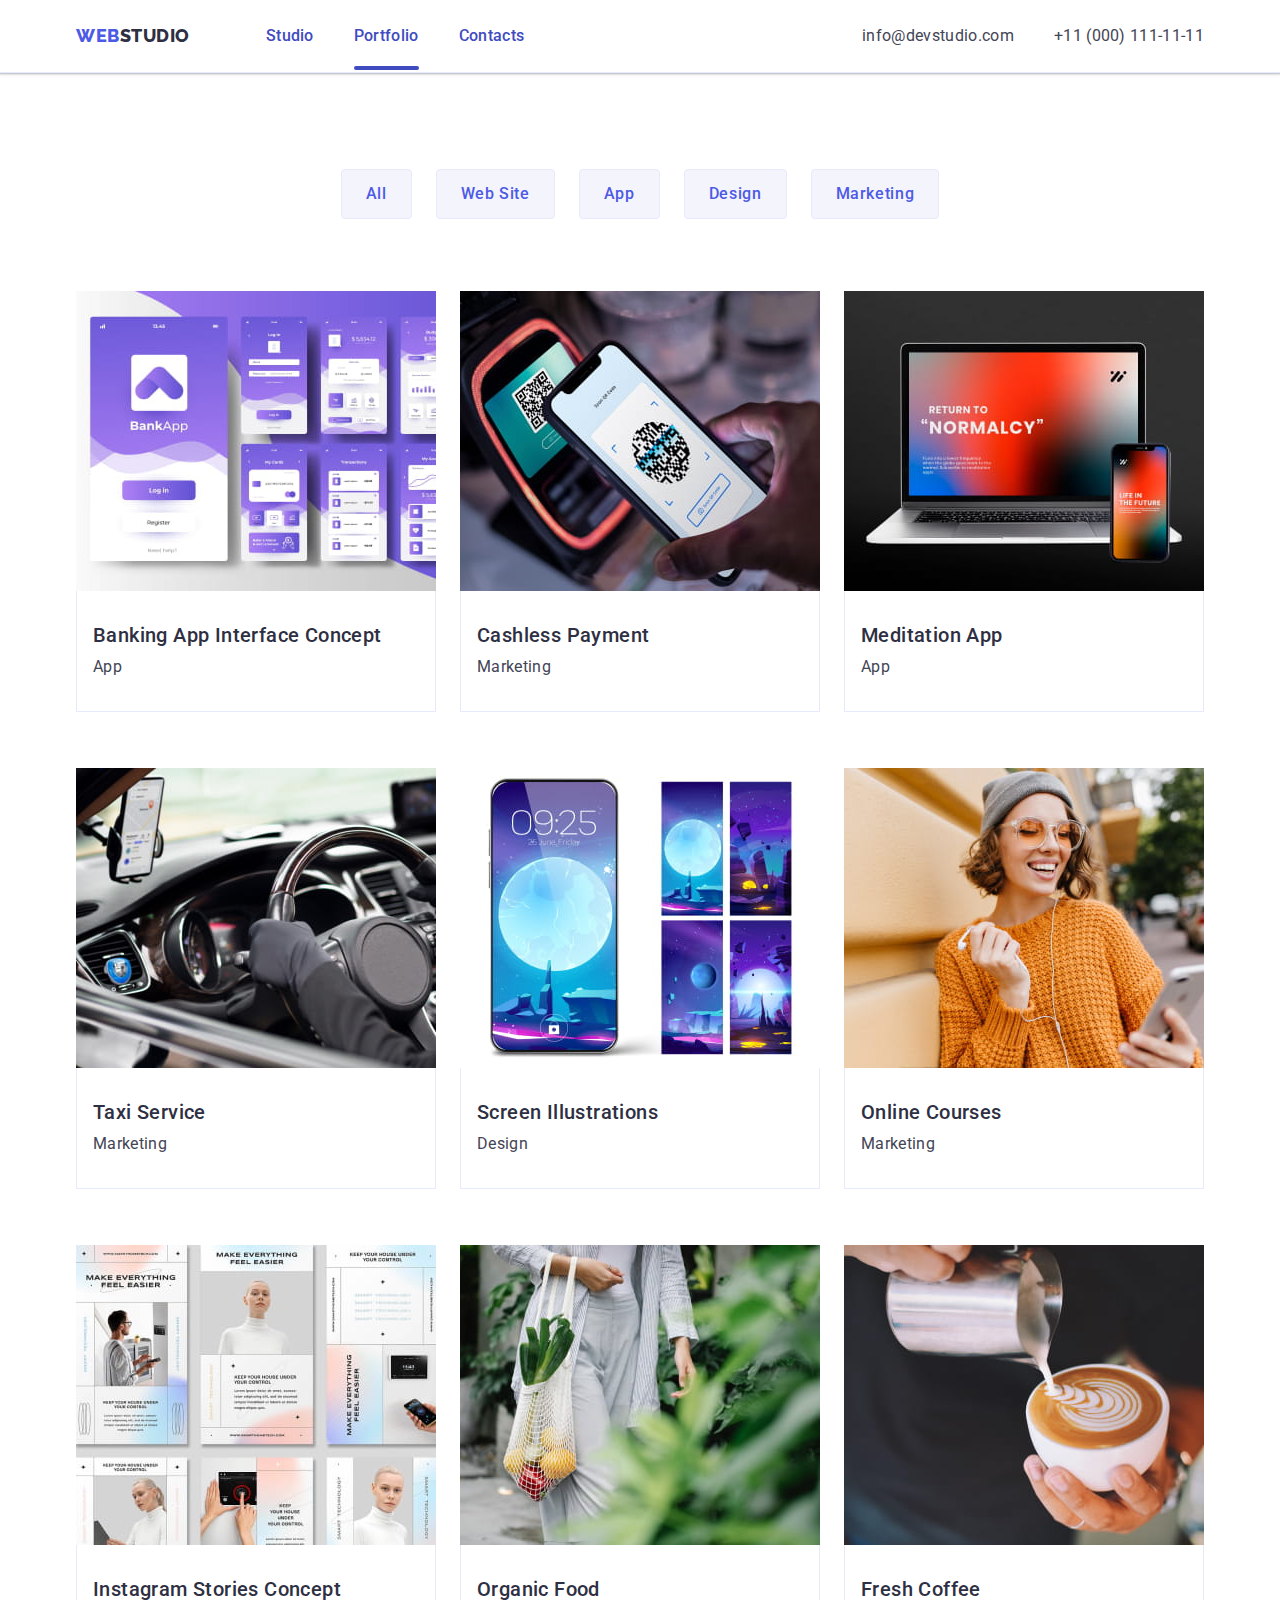
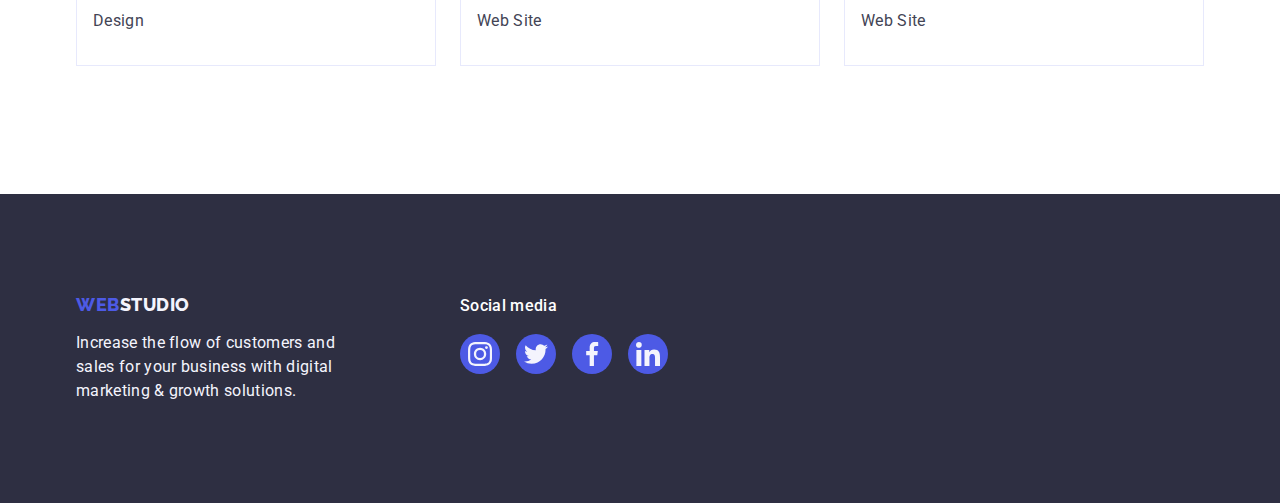
==== commit 2b9539d3: "portfolio" ====
--- a/portfolio.html
+++ b/portfolio.html
@@ -118,13 +118,11 @@
                     width="360"
                     class="pictures-portfolio"
                   />
-                  <div class="overlay">
-                    <p class="overlay-text">
-                      14 Stylish and User-Friendly App Design Concepts · Task
-                      Manager App · Calorie Tracker App · Exotic Fruit Ecommerce
-                      App · Cloud Storage App
-                    </p>
-                  </div>
+                  <p class="overlay-text">
+                    14 Stylish and User-Friendly App Design Concepts · Task
+                    Manager App · Calorie Tracker App · Exotic Fruit Ecommerce
+                    App · Cloud Storage App
+                  </p>
                 </div>
                 <div class="img-name">
                   <h2 class="img-title">Banking App Interface Concept</h2>
@@ -141,13 +139,11 @@
                     width="360"
                     class="pictures-portfolio"
                   />
-                  <div class="overlay">
-                    <p class="overlay-text">
-                      14 Stylish and User-Friendly App Design Concepts · Task
-                      Manager App · Calorie Tracker App · Exotic Fruit Ecommerce
-                      App · Cloud Storage App
-                    </p>
-                  </div>
+                  <p class="overlay-text">
+                    14 Stylish and User-Friendly App Design Concepts · Task
+                    Manager App · Calorie Tracker App · Exotic Fruit Ecommerce
+                    App · Cloud Storage App
+                  </p>
                 </div>
                 <div class="img-name">
                   <h2 class="img-title">Cashless Payment</h2>
@@ -164,14 +160,13 @@
                     width="360"
                     class="pictures-portfolio"
                   />
-                  <div class="overlay">
-                    <p class="overlay-text">
-                      14 Stylish and User-Friendly App Design Concepts · Task
-                      Manager App · Calorie Tracker App · Exotic Fruit Ecommerce
-                      App · Cloud Storage App
-                    </p>
-                  </div>
-                </div>
+                  <p class="overlay-text">
+                    14 Stylish and User-Friendly App Design Concepts · Task
+                    Manager App · Calorie Tracker App · Exotic Fruit Ecommerce
+                    App · Cloud Storage App
+                  </p>
+                </div>
+
                 <div class="img-name">
                   <h2 class="img-title">Meditation App</h2>
                   <p class="img-text">App</p>
@@ -187,14 +182,14 @@
                     width="360"
                     class="pictures-portfolio"
                   />
-                  <div class="overlay">
-                    <p class="overlay-text">
-                      14 Stylish and User-Friendly App Design Concepts · Task
-                      Manager App · Calorie Tracker App · Exotic Fruit Ecommerce
-                      App · Cloud Storage App
-                    </p>
-                  </div>
-                </div>
+
+                  <p class="overlay-text">
+                    14 Stylish and User-Friendly App Design Concepts · Task
+                    Manager App · Calorie Tracker App · Exotic Fruit Ecommerce
+                    App · Cloud Storage App
+                  </p>
+                </div>
+
                 <div class="img-name">
                   <h2 class="img-title">Taxi Service</h2>
                   <p class="img-text">Marketing</p>
@@ -210,14 +205,14 @@
                     width="360"
                     class="pictures-portfolio"
                   />
-                  <div class="overlay">
-                    <p class="overlay-text">
-                      14 Stylish and User-Friendly App Design Concepts · Task
-                      Manager App · Calorie Tracker App · Exotic Fruit Ecommerce
-                      App · Cloud Storage App
-                    </p>
-                  </div>
-                </div>
+
+                  <p class="overlay-text">
+                    14 Stylish and User-Friendly App Design Concepts · Task
+                    Manager App · Calorie Tracker App · Exotic Fruit Ecommerce
+                    App · Cloud Storage App
+                  </p>
+                </div>
+
                 <div class="img-name">
                   <h2 class="img-title">Screen Illustrations</h2>
                   <p class="img-text">Design</p>
@@ -233,14 +228,14 @@
                     width="360"
                     class="pictures-portfolio"
                   />
-                  <div class="overlay">
-                    <p class="overlay-text">
-                      14 Stylish and User-Friendly App Design Concepts · Task
-                      Manager App · Calorie Tracker App · Exotic Fruit Ecommerce
-                      App · Cloud Storage App
-                    </p>
-                  </div>
-                </div>
+
+                  <p class="overlay-text">
+                    14 Stylish and User-Friendly App Design Concepts · Task
+                    Manager App · Calorie Tracker App · Exotic Fruit Ecommerce
+                    App · Cloud Storage App
+                  </p>
+                </div>
+
                 <div class="img-name">
                   <h2 class="img-title">Online Courses</h2>
                   <p class="img-text">Marketing</p>
@@ -256,14 +251,14 @@
                     width="360"
                     class="pictures-portfolio"
                   />
-                  <div class="overlay">
-                    <p class="overlay-text">
-                      14 Stylish and User-Friendly App Design Concepts · Task
-                      Manager App · Calorie Tracker App · Exotic Fruit Ecommerce
-                      App · Cloud Storage App
-                    </p>
-                  </div>
-                </div>
+
+                  <p class="overlay-text">
+                    14 Stylish and User-Friendly App Design Concepts · Task
+                    Manager App · Calorie Tracker App · Exotic Fruit Ecommerce
+                    App · Cloud Storage App
+                  </p>
+                </div>
+
                 <div class="img-name">
                   <h2 class="img-title">Instagram Stories Concept</h2>
                   <p class="img-text">Design</p>
@@ -279,14 +274,14 @@
                     width="360"
                     class="pictures-portfolio"
                   />
-                  <div class="overlay">
-                    <p class="overlay-text">
-                      14 Stylish and User-Friendly App Design Concepts · Task
-                      Manager App · Calorie Tracker App · Exotic Fruit Ecommerce
-                      App · Cloud Storage App
-                    </p>
-                  </div>
-                </div>
+
+                  <p class="overlay-text">
+                    14 Stylish and User-Friendly App Design Concepts · Task
+                    Manager App · Calorie Tracker App · Exotic Fruit Ecommerce
+                    App · Cloud Storage App
+                  </p>
+                </div>
+
                 <div class="img-name">
                   <h2 class="img-title">Organic Food</h2>
                   <p class="img-text">Web Site</p>
@@ -302,14 +297,14 @@
                     width="360"
                     class="pictures-portfolio"
                   />
-                  <div class="overlay">
-                    <p class="overlay-text">
-                      14 Stylish and User-Friendly App Design Concepts · Task
-                      Manager App · Calorie Tracker App · Exotic Fruit Ecommerce
-                      App · Cloud Storage App
-                    </p>
-                  </div>
-                </div>
+
+                  <p class="overlay-text">
+                    14 Stylish and User-Friendly App Design Concepts · Task
+                    Manager App · Calorie Tracker App · Exotic Fruit Ecommerce
+                    App · Cloud Storage App
+                  </p>
+                </div>
+
                 <div class="img-name">
                   <h2 class="img-title">Fresh Coffee</h2>
                   <p class="img-text">Web Site</p>
--- a/css/styles.css
+++ b/css/styles.css
@@ -101,19 +101,20 @@
 
 .menu-nav-item {
   padding: 24px 0;
-  color: #2e2f42;
   position: relative;
+  color: #404bbf;
+  transition: color 250ms cubic-bezier(0.4, 0, 0.2, 1);
 }
 
 .menu-nav-item::after {
   content: '';
   display: block;
   position: absolute;
-  bottom: 0;
+  bottom: -1px;
   left: 0;
   width: 100%;
   height: 4px;
-  border-radius: 4px;
+  border-radius: 2px;
 }
 
 .menu-nav-item.active::after {
@@ -156,6 +157,7 @@
   display: flex;
   gap: 40px;
   padding: 24px 0;
+  transition: color 250ms cubic-bezier(0.4, 0, 0.2, 1);
 }
 
 .contacts:hover,
@@ -208,6 +210,7 @@
   border: none;
   box-shadow: 0px 4px 4px rgba(0, 0, 0, 0.15);
   border-radius: 4px;
+  transition: background-color 250ms cubic-bezier(0.4, 0, 0.2, 1);
 }
 
 .button-main:hover,
@@ -324,6 +327,7 @@
   display: flex;
   align-items: center;
   justify-content: center;
+  transition: background-color 250ms cubic-bezier(0.4, 0, 0.2, 1);
 }
 
 .team-icons-link:hover,
@@ -446,6 +450,7 @@
   display: flex;
   align-items: center;
   justify-content: center;
+  transition: background-color 250ms cubic-bezier(0.4, 0, 0.2, 1);
 }
 
 .social-link:hover,
@@ -523,6 +528,10 @@
   padding: 12px 24px;
   border: 1px solid #e7e9fc;
   border-radius: 4px;
+  transition: color 250ms cubic-bezier(0.4, 0, 0.2, 1),
+    background-color 250ms cubic-bezier(0.4, 0, 0.2, 1),
+    border-color 250ms cubic-bezier(0.4, 0, 0.2, 1),
+    box-shadow 250ms cubic-bezier(0.4, 0, 0.2, 1);
 }
 
 .button-portfolio:focus,
@@ -551,8 +560,9 @@
   width: calc((100% - 48px) / 3);
 }
 
-.item-img:hover .overlay {
-  transform: translateY(0);
+.item-img:hover .overlay,
+.item-img:focus .overlay {
+  transform: translateY(0%);
 }
 
 .team-members-thumb {
@@ -560,26 +570,24 @@
   overflow: hidden;
 }
 
-.overlay {
-  transform: translateY(100%);
+.overlay-text {
   position: absolute;
   top: 0;
-  left: 0;
+  font-size: 16px;
+  line-height: 1.5;
+  letter-spacing: 0.02em;
+  color: #f4f4fd;
+  padding: 40px 32px;
+  background-color: #4d5ae5;
+  height: 100%;
   width: 100%;
-  height: 100%;
-  padding-top: 40px;
-  padding-left: 32px;
-  padding-right: 32px;
-  background-color: #4d5ae5;
-  transition: transform 350ms;
-}
-
-.overlay-text {
-  color: #f4f4fd;
+  transform: translateY(100%);
+  transition: transform 250ms cubic-bezier(0.4, 0, 0.2, 1);
 }
 
 .img-link {
   display: block;
+  transition: box-shadow 250ms cubic-bezier(0.4, 0, 0.2, 1);
 }
 
 .img-link:hover,
@@ -588,6 +596,7 @@
     0px 1px 1px rgba(46, 47, 66, 0.16), 0px 2px 1px rgba(46, 47, 66, 0.08);
   transition-duration: 250ms;
   transition: cubic-bezier(0.4, 0, 0.2, 1);
+  transform: translateY(0%);
 }
 
 .img-name {
@@ -663,6 +672,8 @@
   align-items: center;
   justify-content: center;
   color: #8e8f99;
+  transition: border-color 250ms cubic-bezier(0.4, 0, 0.2, 1),
+    color 250ms cubic-bezier(0.4, 0, 0.2, 1);
 }
 
 .customers-icon-link:hover,
@@ -685,7 +696,8 @@
   height: 100%;
   background: rgba(46, 47, 66, 0.4);
   z-index: 100;
-  transition: opasity 350ms, visibility 350ms;
+  transition: opacity 250ms cubic-bezier(0.4, 0, 0.2, 1),
+    visibility 250ms cubic-bezier(0.4, 0, 0.2, 1);
 }
 
 .backdrop.is-hidden {
@@ -700,12 +712,14 @@
   left: calc(50%);
   transform: translate(-50%, -50%);
   width: 408px;
-  height: 576px;
+  min-height: 576px;
   background: #fcfcfc;
   box-shadow: 0px 1px 1px rgba(0, 0, 0, 0.14), 0px 1px 3px rgba(0, 0, 0, 0.12),
     0px 2px 1px rgba(0, 0, 0, 0.2);
   border-radius: 4px;
-  transition: opasity 250ms ease-in, transform 250ms ease-in;
+  transition: opacity 250ms cubic-bezier(0.4, 0, 0.2, 1),
+    visibility 250ms cubic-bezier(0.4, 0, 0.2, 1);
+  transition: transform 250ms cubic-bezier(0.4, 0, 0.2, 1);
 }
 
 .backdrop.is-hidden .modal {
@@ -728,8 +742,24 @@
   border-radius: 50%;
   border: none;
   cursor: pointer;
+  border: 1px solid rgba(0, 0, 0, 0.1);
+  transition: background-color 250ms cubic-bezier(0.4, 0, 0.2, 1),
+    border 250ms cubic-bezier(0.4, 0, 0.2, 1);
+}
+
+.modal-close:hover,
+.modal-close:focus {
+  background-color: #404bbf;
+  border: none;
+  fill: #ffffff;
 }
 
 .modal-btn-icon {
   fill: #2e2f42;
-}
+  transition: fill 250ms cubic-bezier(0.4, 0, 0.2, 1);
+}
+
+.modal-btn-icon:focus,
+.modal-btn-icon:hover {
+  fill: #ffffff;
+}
